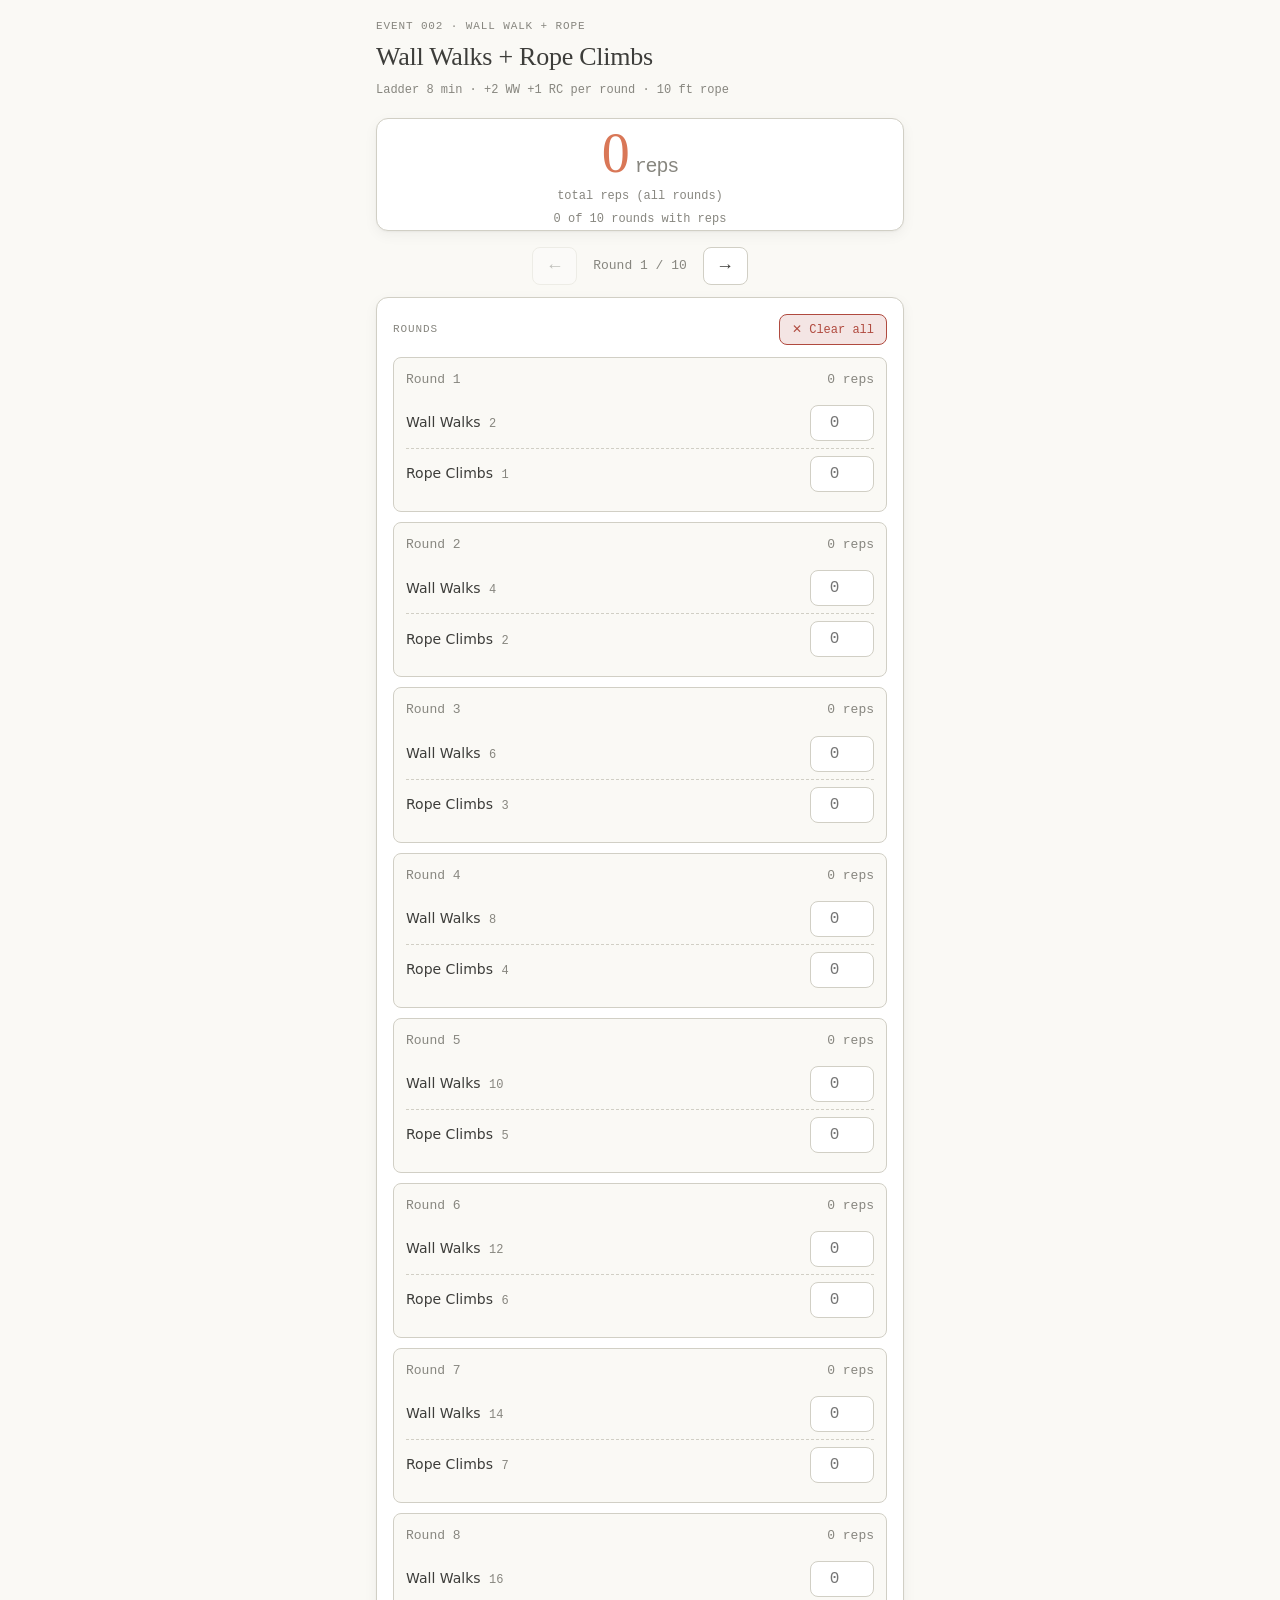
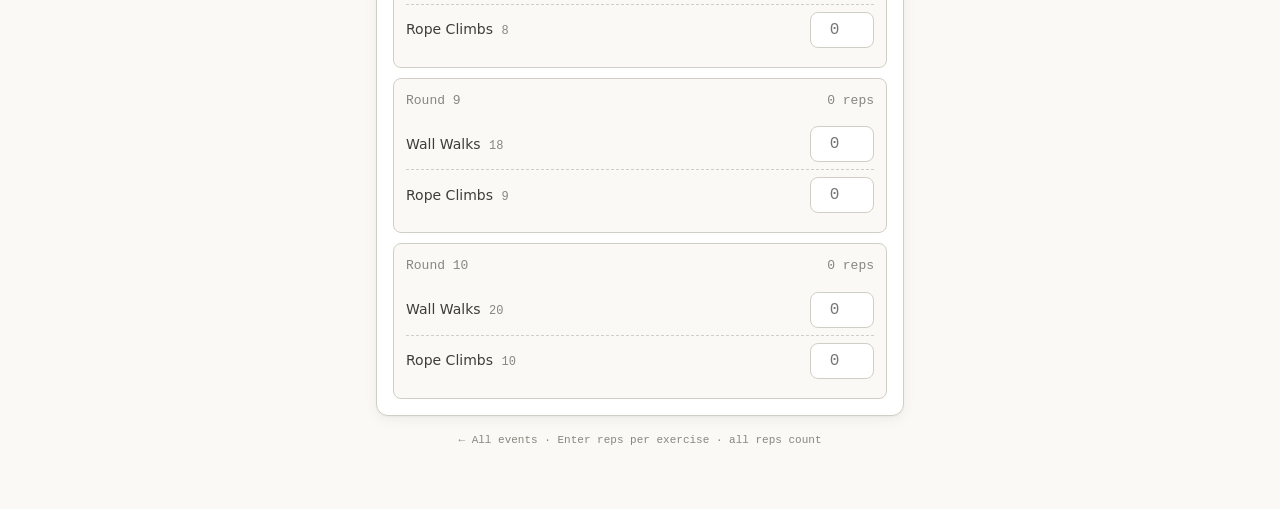
==== event-002.html @ 5b074823 "Replace individual HSPU/C2B/Lunges pages with 9 event-specific scorecards - event-002: Wall Walks + " ====
<!DOCTYPE html>
<html lang="en">
<head>
<meta charset="utf-8">
<meta name="viewport" content="width=device-width, initial-scale=1, viewport-fit=cover">
<meta name="apple-mobile-web-app-capable" content="yes">
<meta name="mobile-web-app-capable" content="yes">
<meta name="apple-mobile-web-app-status-bar-style" content="default">
<meta name="apple-mobile-web-app-title" content="Wall Walk + Rope">
<meta name="theme-color" content="#FAF9F5">
<title>Event 002 — Wall Walks + Rope Climbs · Ladder</title>
<style>
  :root{--ivory:#FAF9F5;--white:#FFFFFF;--slate:#141413;--clay:#D97757;--olive:#788C5D;
    --rust:#B04A3F;--oat:#E3DACC;--gray-150:#F0EEE6;--gray-300:#D1CFC5;--gray-500:#87867F;
    --gray-700:#3D3D3A;--border:1.5px solid var(--gray-300);--radius-panel:12px;--radius-row:8px;
    --radius-pill:999px;--serif:ui-serif,Georgia,"Times New Roman",serif;
    --sans:system-ui,-apple-system,"Segoe UI",Roboto,sans-serif;
    --mono:ui-monospace,"SF Mono",Menlo,Consolas,monospace;
    --shadow:0 1px 2px rgba(20,20,19,.04),0 4px 14px rgba(20,20,19,.05);
    --tint-olive:rgba(120,140,93,.16);--tint-rust:rgba(176,74,63,.14);}
  @media (prefers-color-scheme:dark){
    :root{--ivory:#121211;--white:#1C1C1A;--slate:#ECEAE2;--clay:#E08A6C;--olive:#93A878;
    --rust:#D06A5E;--oat:#2A2A26;--gray-150:#232320;--gray-300:#3A3A35;--gray-500:#8A897F;
    --gray-700:#ECEAE2;--border:1.5px solid var(--gray-300);
    --shadow:0 1px 2px rgba(0,0,0,.4),0 4px 16px rgba(0,0,0,.4);
    --tint-olive:rgba(147,168,120,.18);--tint-rust:rgba(208,106,94,.18);}}
  *{margin:0;padding:0;box-sizing:border-box;}
  html{scroll-behavior:smooth;-webkit-text-size-adjust:100%;}
  body{background:var(--ivory);color:var(--gray-700);font-family:var(--sans);line-height:1.55;
    -webkit-font-smoothing:antialiased;
    padding:env(safe-area-inset-top) env(safe-area-inset-right) env(safe-area-inset-bottom) env(safe-area-inset-left);}
  .page{max-width:560px;margin:0 auto;padding:18px 16px 40px;}
  .eyebrow{font-family:var(--mono);font-size:11px;letter-spacing:.08em;text-transform:uppercase;color:var(--gray-500);}
  h1{font-family:var(--serif);font-weight:500;letter-spacing:-.01em;font-size:26px;}
  .sub{font-family:var(--mono);font-size:12px;color:var(--gray-500);margin-top:2px;}
  .topbar{display:flex;align-items:flex-start;justify-content:space-between;gap:12px;margin-bottom:18px;}
  .topbar .titles{display:flex;flex-direction:column;gap:2px;}
  .card{background:var(--white);border:var(--border);border-radius:var(--radius-panel);
    padding:16px;margin-bottom:16px;box-shadow:var(--shadow);}
  .card .head{display:flex;align-items:center;justify-content:space-between;gap:10px;margin-bottom:12px;}
  .result{text-align:center;padding:6px 0 2px;}
  .result .big{font-family:var(--serif);font-weight:500;font-size:56px;letter-spacing:-.02em;
    color:var(--clay);line-height:1;}
  .result .big .unit{font-size:20px;color:var(--gray-500);margin-left:6px;font-family:var(--mono);}
  .result .caption{font-family:var(--mono);font-size:12px;color:var(--gray-500);margin-top:6px;}
  .result .detail{font-family:var(--mono);font-size:12px;color:var(--gray-500);margin-top:4px;}
  .nav{display:flex;align-items:center;justify-content:center;gap:16px;margin-bottom:12px;}
  .nav button{font-family:var(--mono);font-size:18px;padding:8px 16px;border-radius:var(--radius-row);
    border:var(--border);background:var(--white);color:var(--gray-700);cursor:pointer;
    -webkit-tap-highlight-color:transparent;}
  .nav button:active{transform:scale(.95);}
  .nav button:disabled{opacity:.3;}
  .nav .round-label{font-family:var(--mono);font-size:13px;color:var(--gray-500);min-width:90px;text-align:center;}
  .rounds{display:flex;flex-direction:column;gap:10px;}
  .round{border:var(--border);border-radius:var(--radius-row);background:var(--ivory);
    padding:12px;transition:background .12s,border-color .12s;}
  .round.done{background:var(--tint-olive);border-color:var(--olive);}
  .round .rhead{display:flex;align-items:center;justify-content:space-between;margin-bottom:8px;}
  .round .rnum{font-family:var(--mono);font-size:13px;color:var(--gray-500);}
  .round.done .rnum{color:var(--olive);}
  .round .rsum{font-family:var(--mono);font-size:13px;color:var(--gray-500);}
  .round.done .rsum{color:var(--olive);}
  .exline{display:grid;grid-template-columns:1fr 64px;gap:10px;align-items:center;padding:7px 0;}
  .exline + .exline{border-top:1px dashed var(--gray-300);}
  .exline .elabel{font-size:14px;}
  .exline .elabel .target{font-family:var(--mono);font-size:12px;color:var(--gray-500);margin-left:4px;}
  .exline .reps{font-family:var(--mono);font-size:16px;padding:8px 10px;border:var(--border);
    border-radius:var(--radius-row);background:var(--white);color:var(--gray-700);
    text-align:center;width:100%;}
  .exline .reps:focus{outline:none;border-color:var(--clay);}
  .btnrow{display:flex;gap:10px;flex-wrap:wrap;}
  button{font-family:var(--mono);font-size:13px;padding:10px 14px;border-radius:var(--radius-row);
    cursor:pointer;border:var(--border);background:var(--white);color:var(--gray-700);
    -webkit-tap-highlight-color:transparent;display:inline-flex;align-items:center;gap:6px;
    transition:transform .06s ease;}
  button:active{transform:scale(.97);}
  .btn-warn{background:var(--tint-rust);border-color:var(--rust);color:var(--rust);}
  .btn-ghost{background:transparent;}
  .foot{text-align:center;font-family:var(--mono);font-size:11px;color:var(--gray-500);margin-top:8px;}
  .foot a{color:var(--gray-500);text-decoration:none;}
</style>
</head>
<body>
<div class="page">
  <div class="topbar">
    <div class="titles">
      <span class="eyebrow">Event 002 · Wall Walk + Rope</span>
      <h1>Wall Walks + Rope Climbs</h1>
      <span class="sub">Ladder 8 min · +2 WW +1 RC per round · 10 ft rope</span>
    </div>
  </div>

  <section class="card result">
    <div class="big"><span id="total">0</span><span class="unit">reps</span></div>
    <div class="caption">total reps (all rounds)</div>
    <div class="detail" id="detail"></div>
  </section>

  <div class="nav">
    <button id="prevBtn" aria-label="Previous round">←</button>
    <span class="round-label" id="navLabel">Round 1 / 10</span>
    <button id="nextBtn" aria-label="Next round">→</button>
  </div>

  <section class="card">
    <div class="head">
      <span class="eyebrow">Rounds</span>
      <button id="clearBtn" class="btn-warn" style="padding:7px 12px;font-size:12px;">✕ Clear all</button>
    </div>
    <div class="rounds" id="rounds"></div>
  </section>

  <p class="foot"><a href="index.html">← All events</a> · Enter reps per exercise · all reps count</p>
</div>

<script>
(function(){
  "use strict";
  var ROUNDS=10;
  // Ladder: round i (1-indexed) has 2*i wall walks + i rope climbs
  function roundTargets(i){
    return [
      {name:"Wall Walks",target:2*i},
      {name:"Rope Climbs",target:i}
    ];
  }
  var LS_KEY="event002.rounds.v1";

  function defaultState(){
    var s=[];
    for(var i=1;i<=ROUNDS;i++){
      var t=roundTargets(i);
      var r={};
      for(var j=0;j<t.length;j++) r[t[j].name]=0;
      s.push(r);
    }
    return s;
  }
  function load(key,fb){
    try{var raw=localStorage.getItem(key);if(raw==null)return fb;
      var p=JSON.parse(raw);if(!Array.isArray(p)||p.length!==ROUNDS)return fb;return p;}
    catch(e){return fb;}
  }
  function save(){try{localStorage.setItem(LS_KEY,JSON.stringify(state));}catch(e){}}

  var state=load(LS_KEY,defaultState());
  var currentRound=0;

  function roundReps(r){
    var t=0;
    for(var k in r) t+=(r[k]||0);
    return t;
  }
  function totalReps(){
    var t=0,done=0;
    for(var i=0;i<ROUNDS;i++){
      t+=roundReps(state[i]);
      if(roundReps(state[i])>0) done++;
    }
    return {total:t,rounds:done};
  }
  function isRoundDone(r){
    var t=roundTargets(currentRound+1); // not used per-round, check against actual round
    return false;
  }
  function roundDone(r, roundNum){
    var targets=roundTargets(roundNum);
    for(var i=0;i<targets.length;i++){
      if((r[targets[i].name]||0)>=targets[i].target) return true;
    }
    return false;
  }

  function render(){
    var wrap=document.getElementById("rounds");
    wrap.innerHTML="";
    for(var i=0;i<ROUNDS;i++){
      (function(i){
        var r=state[i];
        var targets=roundTargets(i+1);
        var el=document.createElement("div");
        el.className="round"+(roundDone(r,i+1)?" done":"");
        el.id="round-"+i;
        var head=document.createElement("div");
        head.className="rhead";
        var num=document.createElement("span");
        num.className="rnum";num.textContent="Round "+(i+1);
        var sum=document.createElement("span");
        sum.className="rsum";sum.textContent=roundReps(r)+" reps";
        head.appendChild(num);head.appendChild(sum);
        el.appendChild(head);
        for(var j=0;j<targets.length;j++){
          (function(j){
            var ex=targets[j];
            var line=document.createElement("div");
            line.className="exline";
            var lab=document.createElement("span");
            lab.className="elabel";
            lab.innerHTML=ex.name+' <span class="target">'+ex.target+'</span>';
            var inp=document.createElement("input");
            inp.className="reps";inp.type="number";inp.min="0";inp.step="1";
            inp.value=r[ex.name]||"";inp.placeholder="0";
            inp.setAttribute("aria-label",ex.name+" round "+(i+1));
            inp.addEventListener("input",function(){
              state[i][ex.name]=parseInt(inp.value,10)||0;
              save();render();
            });
            line.appendChild(lab);line.appendChild(inp);
            el.appendChild(line);
          })(j);
        }
        wrap.appendChild(el);
      })(i);
    }
    renderTotal();
    renderNav();
  }
  function renderTotal(){
    var t=totalReps();
    document.getElementById("total").textContent=t.total;
    document.getElementById("detail").textContent=t.rounds+" of "+ROUNDS+" rounds with reps";
  }
  function renderNav(){
    document.getElementById("navLabel").textContent="Round "+(currentRound+1)+" / "+ROUNDS;
    document.getElementById("prevBtn").disabled=currentRound===0;
    document.getElementById("nextBtn").disabled=currentRound===ROUNDS-1;
    var el=document.getElementById("round-"+currentRound);
    if(el) el.scrollIntoView({behavior:"smooth",block:"nearest"});
  }

  document.getElementById("prevBtn").addEventListener("click",function(){
    if(currentRound>0){currentRound--;renderNav();}
  });
  document.getElementById("nextBtn").addEventListener("click",function(){
    if(currentRound<ROUNDS-1){currentRound++;renderNav();}
  });
  document.getElementById("clearBtn").addEventListener("click",function(){
    state=defaultState();save();render();
  });
  render();
})();
</script>
</body>
</html>
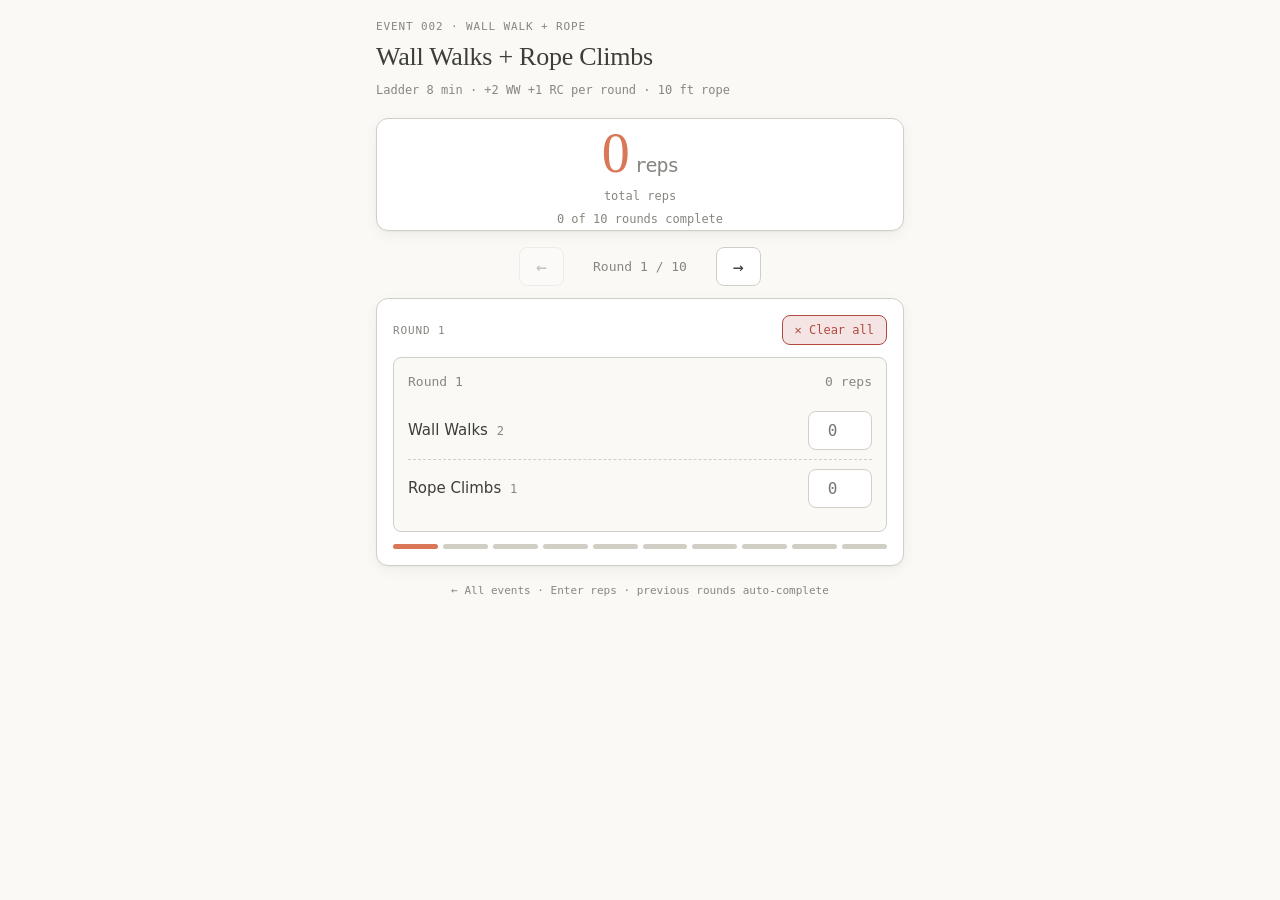
==== commit b5a1d279: "Update event pages: remove 007, add/update 002, 004, 006, 009, 010" ====
--- a/event-002.html
+++ b/event-002.html
@@ -50,24 +50,23 @@
     -webkit-tap-highlight-color:transparent;}
   .nav button:active{transform:scale(.95);}
   .nav button:disabled{opacity:.3;}
-  .nav .round-label{font-family:var(--mono);font-size:13px;color:var(--gray-500);min-width:90px;text-align:center;}
-  .rounds{display:flex;flex-direction:column;gap:10px;}
-  .round{border:var(--border);border-radius:var(--radius-row);background:var(--ivory);
-    padding:12px;transition:background .12s,border-color .12s;}
-  .round.done{background:var(--tint-olive);border-color:var(--olive);}
-  .round .rhead{display:flex;align-items:center;justify-content:space-between;margin-bottom:8px;}
+  .nav .round-label{font-family:var(--mono);font-size:13px;color:var(--gray-500);min-width:120px;text-align:center;}
+  .round{border:var(--border);border-radius:var(--radius-row);background:var(--ivory);padding:14px;}
+  .round .rhead{display:flex;align-items:center;justify-content:space-between;margin-bottom:10px;}
   .round .rnum{font-family:var(--mono);font-size:13px;color:var(--gray-500);}
-  .round.done .rnum{color:var(--olive);}
   .round .rsum{font-family:var(--mono);font-size:13px;color:var(--gray-500);}
-  .round.done .rsum{color:var(--olive);}
-  .exline{display:grid;grid-template-columns:1fr 64px;gap:10px;align-items:center;padding:7px 0;}
+  .exline{display:grid;grid-template-columns:1fr 64px;gap:10px;align-items:center;padding:9px 0;}
   .exline + .exline{border-top:1px dashed var(--gray-300);}
-  .exline .elabel{font-size:14px;}
+  .exline .elabel{font-size:15px;}
   .exline .elabel .target{font-family:var(--mono);font-size:12px;color:var(--gray-500);margin-left:4px;}
-  .exline .reps{font-family:var(--mono);font-size:16px;padding:8px 10px;border:var(--border);
+  .exline .reps{font-family:var(--mono);font-size:16px;padding:9px 10px;border:var(--border);
     border-radius:var(--radius-row);background:var(--white);color:var(--gray-700);
     text-align:center;width:100%;}
   .exline .reps:focus{outline:none;border-color:var(--clay);}
+  .progress{display:flex;gap:5px;margin-top:12px;}
+  .progress .dot{flex:1;height:5px;border-radius:3px;background:var(--gray-300);}
+  .progress .dot.done{background:var(--olive);}
+  .progress .dot.cur{background:var(--clay);}
   .btnrow{display:flex;gap:10px;flex-wrap:wrap;}
   button{font-family:var(--mono);font-size:13px;padding:10px 14px;border-radius:var(--radius-row);
     cursor:pointer;border:var(--border);background:var(--white);color:var(--gray-700);
@@ -75,7 +74,6 @@
     transition:transform .06s ease;}
   button:active{transform:scale(.97);}
   .btn-warn{background:var(--tint-rust);border-color:var(--rust);color:var(--rust);}
-  .btn-ghost{background:transparent;}
   .foot{text-align:center;font-family:var(--mono);font-size:11px;color:var(--gray-500);margin-top:8px;}
   .foot a{color:var(--gray-500);text-decoration:none;}
 </style>
@@ -92,7 +90,7 @@
 
   <section class="card result">
     <div class="big"><span id="total">0</span><span class="unit">reps</span></div>
-    <div class="caption">total reps (all rounds)</div>
+    <div class="caption">total reps</div>
     <div class="detail" id="detail"></div>
   </section>
 
@@ -104,138 +102,143 @@
 
   <section class="card">
     <div class="head">
-      <span class="eyebrow">Rounds</span>
+      <span class="eyebrow" id="cardTitle">Round 1</span>
       <button id="clearBtn" class="btn-warn" style="padding:7px 12px;font-size:12px;">✕ Clear all</button>
     </div>
-    <div class="rounds" id="rounds"></div>
+    <div class="round" id="roundCard"></div>
+    <div class="progress" id="progress"></div>
   </section>
 
-  <p class="foot"><a href="index.html">← All events</a> · Enter reps per exercise · all reps count</p>
+  <p class="foot"><a href="index.html">← All events</a> · Enter reps · previous rounds auto-complete</p>
 </div>
 
 <script>
 (function(){
   "use strict";
   var ROUNDS=10;
-  // Ladder: round i (1-indexed) has 2*i wall walks + i rope climbs
-  function roundTargets(i){
+  function roundTargets(i){ // i is 1-indexed
     return [
       {name:"Wall Walks",target:2*i},
       {name:"Rope Climbs",target:i}
     ];
   }
+  function roundTargetSum(i){
+    var t=roundTargets(i),s=0;
+    for(var k=0;k<t.length;k++) s+=t[k].target;
+    return s;
+  }
   var LS_KEY="event002.rounds.v1";
 
   function defaultState(){
     var s=[];
-    for(var i=1;i<=ROUNDS;i++){
-      var t=roundTargets(i);
-      var r={};
-      for(var j=0;j<t.length;j++) r[t[j].name]=0;
-      s.push(r);
-    }
+    for(var i=1;i<=ROUNDS;i++) s.push({});
     return s;
   }
   function load(key,fb){
     try{var raw=localStorage.getItem(key);if(raw==null)return fb;
-      var p=JSON.parse(raw);if(!Array.isArray(p)||p.length!==ROUNDS)return fb;return p;}
+      var p=JSON.parse(raw);
+      if(!Array.isArray(p)||p.length!==ROUNDS)return fb;
+      return p;}
     catch(e){return fb;}
   }
   function save(){try{localStorage.setItem(LS_KEY,JSON.stringify(state));}catch(e){}}
 
   var state=load(LS_KEY,defaultState());
-  var currentRound=0;
-
-  function roundReps(r){
+  var currentRound=0; // 0-indexed
+
+  function roundHasValue(i){
+    var r=state[i];
+    for(var k in r){ if((r[k]||0)>0) return true; }
+    return false;
+  }
+  function roundReps(i){
+    // Rounds before current: full target. Current: entered. After: 0.
+    if(i<currentRound) return roundTargetSum(i+1);
+    if(i===currentRound){
+      var r=state[i],t=0;
+      for(var k in r) t+=(r[k]||0);
+      return t;
+    }
+    return 0;
+  }
+  function totalReps(){
     var t=0;
-    for(var k in r) t+=(r[k]||0);
+    for(var i=0;i<ROUNDS;i++) t+=roundReps(i);
     return t;
   }
-  function totalReps(){
-    var t=0,done=0;
+  function roundsDone(){
+    var n=0;
+    for(var i=0;i<currentRound;i++) n++; // all before current are done
+    if(roundHasValue(currentRound)) n++; // current counts if any value entered
+    return n;
+  }
+
+  function render(){
+    // Current round card
+    var card=document.getElementById("roundCard");
+    card.innerHTML="";
+    var targets=roundTargets(currentRound+1);
+    var r=state[currentRound];
+    var head=document.createElement("div");
+    head.className="rhead";
+    var num=document.createElement("span");
+    num.className="rnum";num.textContent="Round "+(currentRound+1);
+    var sum=document.createElement("span");
+    var curSum=0;
+    for(var k in r) curSum+=(r[k]||0);
+    sum.className="rsum";sum.textContent=curSum+" reps";
+    head.appendChild(num);head.appendChild(sum);
+    card.appendChild(head);
+    for(var j=0;j<targets.length;j++){
+      (function(j){
+        var ex=targets[j];
+        var line=document.createElement("div");
+        line.className="exline";
+        var lab=document.createElement("span");
+        lab.className="elabel";
+        lab.innerHTML=ex.name+' <span class="target">'+ex.target+'</span>';
+        var inp=document.createElement("input");
+        inp.className="reps";inp.type="number";inp.min="0";inp.step="1";
+        inp.value=r[ex.name]||"";inp.placeholder="0";
+        inp.setAttribute("aria-label",ex.name+" round "+(currentRound+1));
+        inp.addEventListener("input",function(){
+          state[currentRound][ex.name]=parseInt(inp.value,10)||0;
+          save();render();
+        });
+        line.appendChild(lab);line.appendChild(inp);
+        card.appendChild(line);
+      })(j);
+    }
+    // Progress dots
+    var prog=document.getElementById("progress");
+    prog.innerHTML="";
     for(var i=0;i<ROUNDS;i++){
-      t+=roundReps(state[i]);
-      if(roundReps(state[i])>0) done++;
-    }
-    return {total:t,rounds:done};
-  }
-  function isRoundDone(r){
-    var t=roundTargets(currentRound+1); // not used per-round, check against actual round
-    return false;
-  }
-  function roundDone(r, roundNum){
-    var targets=roundTargets(roundNum);
-    for(var i=0;i<targets.length;i++){
-      if((r[targets[i].name]||0)>=targets[i].target) return true;
-    }
-    return false;
-  }
-
-  function render(){
-    var wrap=document.getElementById("rounds");
-    wrap.innerHTML="";
-    for(var i=0;i<ROUNDS;i++){
-      (function(i){
-        var r=state[i];
-        var targets=roundTargets(i+1);
-        var el=document.createElement("div");
-        el.className="round"+(roundDone(r,i+1)?" done":"");
-        el.id="round-"+i;
-        var head=document.createElement("div");
-        head.className="rhead";
-        var num=document.createElement("span");
-        num.className="rnum";num.textContent="Round "+(i+1);
-        var sum=document.createElement("span");
-        sum.className="rsum";sum.textContent=roundReps(r)+" reps";
-        head.appendChild(num);head.appendChild(sum);
-        el.appendChild(head);
-        for(var j=0;j<targets.length;j++){
-          (function(j){
-            var ex=targets[j];
-            var line=document.createElement("div");
-            line.className="exline";
-            var lab=document.createElement("span");
-            lab.className="elabel";
-            lab.innerHTML=ex.name+' <span class="target">'+ex.target+'</span>';
-            var inp=document.createElement("input");
-            inp.className="reps";inp.type="number";inp.min="0";inp.step="1";
-            inp.value=r[ex.name]||"";inp.placeholder="0";
-            inp.setAttribute("aria-label",ex.name+" round "+(i+1));
-            inp.addEventListener("input",function(){
-              state[i][ex.name]=parseInt(inp.value,10)||0;
-              save();render();
-            });
-            line.appendChild(lab);line.appendChild(inp);
-            el.appendChild(line);
-          })(j);
-        }
-        wrap.appendChild(el);
-      })(i);
+      var d=document.createElement("span");
+      d.className="dot"+(i<currentRound?" done":(i===currentRound?" cur":""));
+      prog.appendChild(d);
     }
     renderTotal();
     renderNav();
   }
   function renderTotal(){
-    var t=totalReps();
-    document.getElementById("total").textContent=t.total;
-    document.getElementById("detail").textContent=t.rounds+" of "+ROUNDS+" rounds with reps";
+    document.getElementById("total").textContent=totalReps();
+    document.getElementById("detail").textContent=roundsDone()+" of "+ROUNDS+" rounds complete";
+    document.getElementById("cardTitle").textContent="Round "+(currentRound+1);
   }
   function renderNav(){
     document.getElementById("navLabel").textContent="Round "+(currentRound+1)+" / "+ROUNDS;
     document.getElementById("prevBtn").disabled=currentRound===0;
     document.getElementById("nextBtn").disabled=currentRound===ROUNDS-1;
-    var el=document.getElementById("round-"+currentRound);
-    if(el) el.scrollIntoView({behavior:"smooth",block:"nearest"});
   }
 
   document.getElementById("prevBtn").addEventListener("click",function(){
-    if(currentRound>0){currentRound--;renderNav();}
+    if(currentRound>0){currentRound--;render();}
   });
   document.getElementById("nextBtn").addEventListener("click",function(){
-    if(currentRound<ROUNDS-1){currentRound++;renderNav();}
+    if(currentRound<ROUNDS-1){currentRound++;render();}
   });
   document.getElementById("clearBtn").addEventListener("click",function(){
-    state=defaultState();save();render();
+    state=defaultState();currentRound=0;save();render();
   });
   render();
 })();
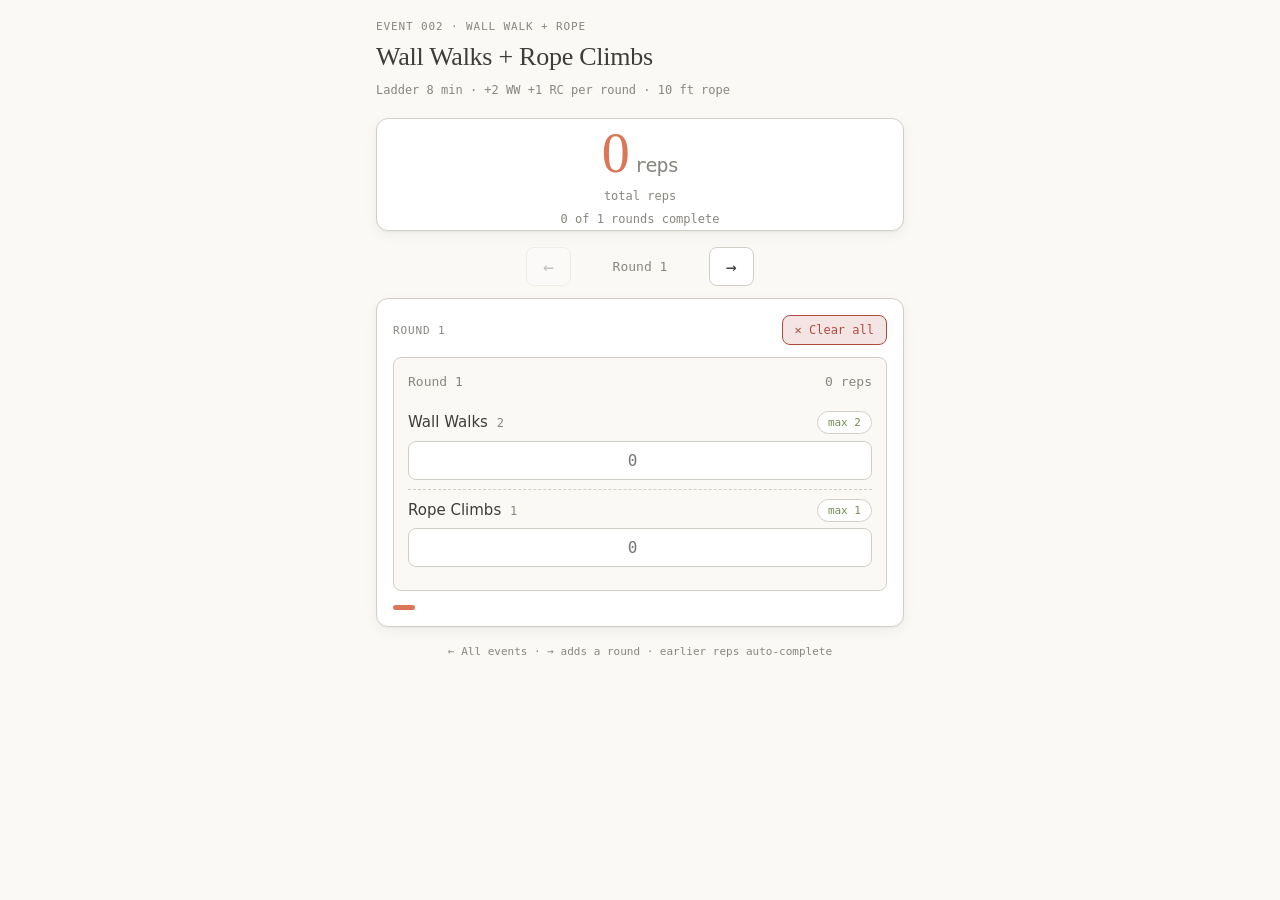
==== commit 503b1364: "Update event pages: remove 007, add/update 002, 004, 006, 009, 010 with dynamic rounds, max buttons," ====
--- a/event-002.html
+++ b/event-002.html
@@ -44,27 +44,33 @@
   .result .big .unit{font-size:20px;color:var(--gray-500);margin-left:6px;font-family:var(--mono);}
   .result .caption{font-family:var(--mono);font-size:12px;color:var(--gray-500);margin-top:6px;}
   .result .detail{font-family:var(--mono);font-size:12px;color:var(--gray-500);margin-top:4px;}
-  .nav{display:flex;align-items:center;justify-content:center;gap:16px;margin-bottom:12px;}
+  .nav{display:flex;align-items:center;justify-content:center;gap:14px;margin-bottom:12px;}
   .nav button{font-family:var(--mono);font-size:18px;padding:8px 16px;border-radius:var(--radius-row);
     border:var(--border);background:var(--white);color:var(--gray-700);cursor:pointer;
     -webkit-tap-highlight-color:transparent;}
   .nav button:active{transform:scale(.95);}
   .nav button:disabled{opacity:.3;}
-  .nav .round-label{font-family:var(--mono);font-size:13px;color:var(--gray-500);min-width:120px;text-align:center;}
+  .nav .round-label{font-family:var(--mono);font-size:13px;color:var(--gray-500);min-width:110px;text-align:center;}
   .round{border:var(--border);border-radius:var(--radius-row);background:var(--ivory);padding:14px;}
   .round .rhead{display:flex;align-items:center;justify-content:space-between;margin-bottom:10px;}
   .round .rnum{font-family:var(--mono);font-size:13px;color:var(--gray-500);}
   .round .rsum{font-family:var(--mono);font-size:13px;color:var(--gray-500);}
-  .exline{display:grid;grid-template-columns:1fr 64px;gap:10px;align-items:center;padding:9px 0;}
+  .exline{padding:9px 0;}
   .exline + .exline{border-top:1px dashed var(--gray-300);}
+  .exline .etop{display:flex;align-items:center;justify-content:space-between;margin-bottom:6px;}
   .exline .elabel{font-size:15px;}
   .exline .elabel .target{font-family:var(--mono);font-size:12px;color:var(--gray-500);margin-left:4px;}
+  .exline .emax{font-family:var(--mono);font-size:11px;padding:4px 10px;border:var(--border);
+    border-radius:var(--radius-pill);background:var(--white);color:var(--olive);cursor:pointer;
+    -webkit-tap-highlight-color:transparent;}
+  .exline .emax:active{transform:scale(.95);}
   .exline .reps{font-family:var(--mono);font-size:16px;padding:9px 10px;border:var(--border);
     border-radius:var(--radius-row);background:var(--white);color:var(--gray-700);
     text-align:center;width:100%;}
   .exline .reps:focus{outline:none;border-color:var(--clay);}
-  .progress{display:flex;gap:5px;margin-top:12px;}
-  .progress .dot{flex:1;height:5px;border-radius:3px;background:var(--gray-300);}
+  .exline .reps.full{border-color:var(--olive);color:var(--olive);}
+  .progress{display:flex;gap:5px;margin-top:14px;flex-wrap:wrap;}
+  .progress .dot{width:22px;height:5px;border-radius:3px;background:var(--gray-300);}
   .progress .dot.done{background:var(--olive);}
   .progress .dot.cur{background:var(--clay);}
   .btnrow{display:flex;gap:10px;flex-wrap:wrap;}
@@ -96,7 +102,7 @@
 
   <div class="nav">
     <button id="prevBtn" aria-label="Previous round">←</button>
-    <span class="round-label" id="navLabel">Round 1 / 10</span>
+    <span class="round-label" id="navLabel">Round 1</span>
     <button id="nextBtn" aria-label="Next round">→</button>
   </div>
 
@@ -109,76 +115,82 @@
     <div class="progress" id="progress"></div>
   </section>
 
-  <p class="foot"><a href="index.html">← All events</a> · Enter reps · previous rounds auto-complete</p>
+  <p class="foot"><a href="index.html">← All events</a> · → adds a round · earlier reps auto-complete</p>
 </div>
 
 <script>
 (function(){
   "use strict";
-  var ROUNDS=10;
+  var EXERCISES=[
+    {name:"Wall Walks",perRound:2},
+    {name:"Rope Climbs",perRound:1}
+  ];
   function roundTargets(i){ // i is 1-indexed
-    return [
-      {name:"Wall Walks",target:2*i},
-      {name:"Rope Climbs",target:i}
-    ];
+    var t=[];
+    for(var j=0;j<EXERCISES.length;j++) t.push(EXERCISES[j].perRound*i);
+    return t;
   }
   function roundTargetSum(i){
     var t=roundTargets(i),s=0;
-    for(var k=0;k<t.length;k++) s+=t[k].target;
+    for(var k=0;k<t.length;k++) s+=t[k];
     return s;
   }
-  var LS_KEY="event002.rounds.v1";
+  var LS_KEY="event002.state.v2";
 
   function defaultState(){
-    var s=[];
-    for(var i=1;i<=ROUNDS;i++) s.push({});
-    return s;
+    return {rounds:[{}],cur:0};
   }
   function load(key,fb){
     try{var raw=localStorage.getItem(key);if(raw==null)return fb;
       var p=JSON.parse(raw);
-      if(!Array.isArray(p)||p.length!==ROUNDS)return fb;
+      if(!p||!Array.isArray(p.rounds)||p.rounds.length<1)return fb;
+      if(typeof p.cur!=="number"||p.cur<0||p.cur>=p.rounds.length) p.cur=p.rounds.length-1;
       return p;}
     catch(e){return fb;}
   }
   function save(){try{localStorage.setItem(LS_KEY,JSON.stringify(state));}catch(e){}}
 
   var state=load(LS_KEY,defaultState());
-  var currentRound=0; // 0-indexed
+  var currentRound=state.cur;
 
   function roundHasValue(i){
-    var r=state[i];
+    var r=state.rounds[i];
     for(var k in r){ if((r[k]||0)>0) return true; }
     return false;
   }
+  // Rounds before the current one are always complete (full target).
   function roundReps(i){
-    // Rounds before current: full target. Current: entered. After: 0.
+    var n=state.rounds.length;
     if(i<currentRound) return roundTargetSum(i+1);
-    if(i===currentRound){
-      var r=state[i],t=0;
-      for(var k in r) t+=(r[k]||0);
-      return t;
-    }
-    return 0;
+    var r=state.rounds[i],t=0;
+    for(var k in r) t+=(r[k]||0);
+    return t;
   }
   function totalReps(){
     var t=0;
-    for(var i=0;i<ROUNDS;i++) t+=roundReps(i);
+    for(var i=0;i<state.rounds.length;i++) t+=roundReps(i);
     return t;
   }
   function roundsDone(){
-    var n=0;
-    for(var i=0;i<currentRound;i++) n++; // all before current are done
-    if(roundHasValue(currentRound)) n++; // current counts if any value entered
-    return n;
+    var n=state.rounds.length;
+    var done=currentRound; // all before current
+    if(roundHasValue(currentRound)) done++;
+    return done;
+  }
+
+  function addRound(){
+    state.rounds.push({});
+    currentRound=state.rounds.length-1;
+    state.cur=currentRound;
+    save();render();
   }
 
   function render(){
-    // Current round card
+    state.cur=currentRound;
     var card=document.getElementById("roundCard");
     card.innerHTML="";
+    var r=state.rounds[currentRound];
     var targets=roundTargets(currentRound+1);
-    var r=state[currentRound];
     var head=document.createElement("div");
     head.className="rhead";
     var num=document.createElement("span");
@@ -189,30 +201,47 @@
     sum.className="rsum";sum.textContent=curSum+" reps";
     head.appendChild(num);head.appendChild(sum);
     card.appendChild(head);
-    for(var j=0;j<targets.length;j++){
+    for(var j=0;j<EXERCISES.length;j++){
       (function(j){
-        var ex=targets[j];
+        var ex=EXERCISES[j];
+        var target=targets[j];
         var line=document.createElement("div");
         line.className="exline";
+        var etop=document.createElement("div");
+        etop.className="etop";
         var lab=document.createElement("span");
         lab.className="elabel";
-        lab.innerHTML=ex.name+' <span class="target">'+ex.target+'</span>';
+        lab.innerHTML=ex.name+' <span class="target">'+target+'</span>';
+        var maxBtn=document.createElement("button");
+        maxBtn.className="emax";maxBtn.type="button";maxBtn.textContent="max "+target;
+        maxBtn.addEventListener("click",function(){
+          state.rounds[currentRound][ex.name]=target;
+          save();render();
+        });
+        etop.appendChild(lab);etop.appendChild(maxBtn);
         var inp=document.createElement("input");
-        inp.className="reps";inp.type="number";inp.min="0";inp.step="1";
+        inp.className="reps"+((r[ex.name]||0)>=target?" full":"");
+        inp.type="number";inp.min="0";inp.step="1";
         inp.value=r[ex.name]||"";inp.placeholder="0";
         inp.setAttribute("aria-label",ex.name+" round "+(currentRound+1));
         inp.addEventListener("input",function(){
-          state[currentRound][ex.name]=parseInt(inp.value,10)||0;
+          var v=parseInt(inp.value,10)||0;
+          state.rounds[currentRound][ex.name]=v;
+          if(v>0){
+            // earlier exercises in this round are auto-completed
+            for(var m=0;m<j;m++){
+              state.rounds[currentRound][EXERCISES[m].name]=roundTargets(currentRound+1)[m];
+            }
+          }
           save();render();
         });
-        line.appendChild(lab);line.appendChild(inp);
+        line.appendChild(etop);line.appendChild(inp);
         card.appendChild(line);
       })(j);
     }
-    // Progress dots
     var prog=document.getElementById("progress");
     prog.innerHTML="";
-    for(var i=0;i<ROUNDS;i++){
+    for(var i=0;i<state.rounds.length;i++){
       var d=document.createElement("span");
       d.className="dot"+(i<currentRound?" done":(i===currentRound?" cur":""));
       prog.appendChild(d);
@@ -222,20 +251,20 @@
   }
   function renderTotal(){
     document.getElementById("total").textContent=totalReps();
-    document.getElementById("detail").textContent=roundsDone()+" of "+ROUNDS+" rounds complete";
+    document.getElementById("detail").textContent=roundsDone()+" of "+state.rounds.length+" rounds complete";
     document.getElementById("cardTitle").textContent="Round "+(currentRound+1);
   }
   function renderNav(){
-    document.getElementById("navLabel").textContent="Round "+(currentRound+1)+" / "+ROUNDS;
+    document.getElementById("navLabel").textContent="Round "+(currentRound+1);
     document.getElementById("prevBtn").disabled=currentRound===0;
-    document.getElementById("nextBtn").disabled=currentRound===ROUNDS-1;
   }
 
   document.getElementById("prevBtn").addEventListener("click",function(){
     if(currentRound>0){currentRound--;render();}
   });
   document.getElementById("nextBtn").addEventListener("click",function(){
-    if(currentRound<ROUNDS-1){currentRound++;render();}
+    if(currentRound<state.rounds.length-1){currentRound++;render();}
+    else{addRound();}
   });
   document.getElementById("clearBtn").addEventListener("click",function(){
     state=defaultState();currentRound=0;save();render();
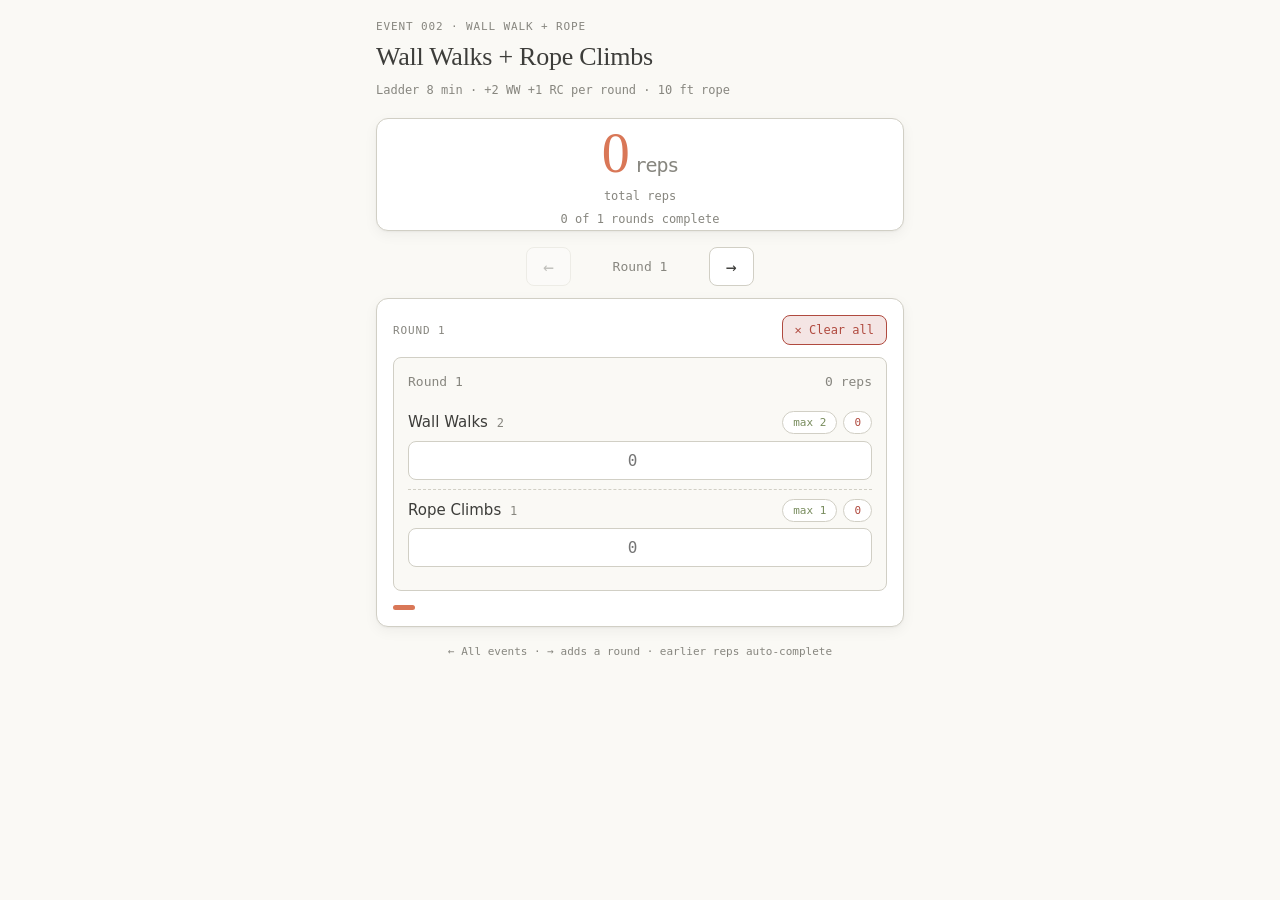
==== commit 721dcac6: "Add max/zero buttons, cascade reps, AMRAP fills all, red over-max, persistent round position" ====
--- a/event-002.html
+++ b/event-002.html
@@ -60,15 +60,18 @@
   .exline .etop{display:flex;align-items:center;justify-content:space-between;margin-bottom:6px;}
   .exline .elabel{font-size:15px;}
   .exline .elabel .target{font-family:var(--mono);font-size:12px;color:var(--gray-500);margin-left:4px;}
-  .exline .emax{font-family:var(--mono);font-size:11px;padding:4px 10px;border:var(--border);
+  .exline .btns{display:flex;gap:6px;}
+  .exline .emax,.exline .ezero{font-family:var(--mono);font-size:11px;padding:4px 10px;border:var(--border);
     border-radius:var(--radius-pill);background:var(--white);color:var(--olive);cursor:pointer;
     -webkit-tap-highlight-color:transparent;}
-  .exline .emax:active{transform:scale(.95);}
+  .exline .ezero{color:var(--rust);}
+  .exline .emax:active,.exline .ezero:active{transform:scale(.95);}
   .exline .reps{font-family:var(--mono);font-size:16px;padding:9px 10px;border:var(--border);
     border-radius:var(--radius-row);background:var(--white);color:var(--gray-700);
     text-align:center;width:100%;}
   .exline .reps:focus{outline:none;border-color:var(--clay);}
   .exline .reps.full{border-color:var(--olive);color:var(--olive);}
+  .exline .reps.over{border-color:var(--rust);color:var(--rust);background:var(--tint-rust);}
   .progress{display:flex;gap:5px;margin-top:14px;flex-wrap:wrap;}
   .progress .dot{width:22px;height:5px;border-radius:3px;background:var(--gray-300);}
   .progress .dot.done{background:var(--olive);}
@@ -125,7 +128,7 @@
     {name:"Wall Walks",perRound:2},
     {name:"Rope Climbs",perRound:1}
   ];
-  function roundTargets(i){ // i is 1-indexed
+  function roundTargets(i){
     var t=[];
     for(var j=0;j<EXERCISES.length;j++) t.push(EXERCISES[j].perRound*i);
     return t;
@@ -135,7 +138,7 @@
     for(var k=0;k<t.length;k++) s+=t[k];
     return s;
   }
-  var LS_KEY="event002.state.v2";
+  var LS_KEY="event002.state.v3";
 
   function defaultState(){
     return {rounds:[{}],cur:0};
@@ -158,9 +161,7 @@
     for(var k in r){ if((r[k]||0)>0) return true; }
     return false;
   }
-  // Rounds before the current one are always complete (full target).
   function roundReps(i){
-    var n=state.rounds.length;
     if(i<currentRound) return roundTargetSum(i+1);
     var r=state.rounds[i],t=0;
     for(var k in r) t+=(r[k]||0);
@@ -172,8 +173,7 @@
     return t;
   }
   function roundsDone(){
-    var n=state.rounds.length;
-    var done=currentRound; // all before current
+    var done=currentRound;
     if(roundHasValue(currentRound)) done++;
     return done;
   }
@@ -183,6 +183,13 @@
     currentRound=state.rounds.length-1;
     state.cur=currentRound;
     save();render();
+  }
+
+  function fillRoundFull(i){
+    var targets=roundTargets(i+1);
+    for(var j=0;j<EXERCISES.length;j++){
+      state.rounds[i][EXERCISES[j].name]=targets[j];
+    }
   }
 
   function render(){
@@ -212,23 +219,32 @@
         var lab=document.createElement("span");
         lab.className="elabel";
         lab.innerHTML=ex.name+' <span class="target">'+target+'</span>';
+        var btns=document.createElement("div");
+        btns.className="btns";
         var maxBtn=document.createElement("button");
         maxBtn.className="emax";maxBtn.type="button";maxBtn.textContent="max "+target;
         maxBtn.addEventListener("click",function(){
           state.rounds[currentRound][ex.name]=target;
           save();render();
         });
-        etop.appendChild(lab);etop.appendChild(maxBtn);
+        var zeroBtn=document.createElement("button");
+        zeroBtn.className="ezero";zeroBtn.type="button";zeroBtn.textContent="0";
+        zeroBtn.addEventListener("click",function(){
+          state.rounds[currentRound][ex.name]=0;
+          save();render();
+        });
+        btns.appendChild(maxBtn);btns.appendChild(zeroBtn);
+        etop.appendChild(lab);etop.appendChild(btns);
         var inp=document.createElement("input");
-        inp.className="reps"+((r[ex.name]||0)>=target?" full":"");
+        var val=r[ex.name]||0;
+        inp.className="reps"+(val>=target?" full":"")+(val>target?" over":"");
         inp.type="number";inp.min="0";inp.step="1";
-        inp.value=r[ex.name]||"";inp.placeholder="0";
+        inp.value=val||"";inp.placeholder="0";
         inp.setAttribute("aria-label",ex.name+" round "+(currentRound+1));
         inp.addEventListener("input",function(){
           var v=parseInt(inp.value,10)||0;
           state.rounds[currentRound][ex.name]=v;
           if(v>0){
-            // earlier exercises in this round are auto-completed
             for(var m=0;m<j;m++){
               state.rounds[currentRound][EXERCISES[m].name]=roundTargets(currentRound+1)[m];
             }
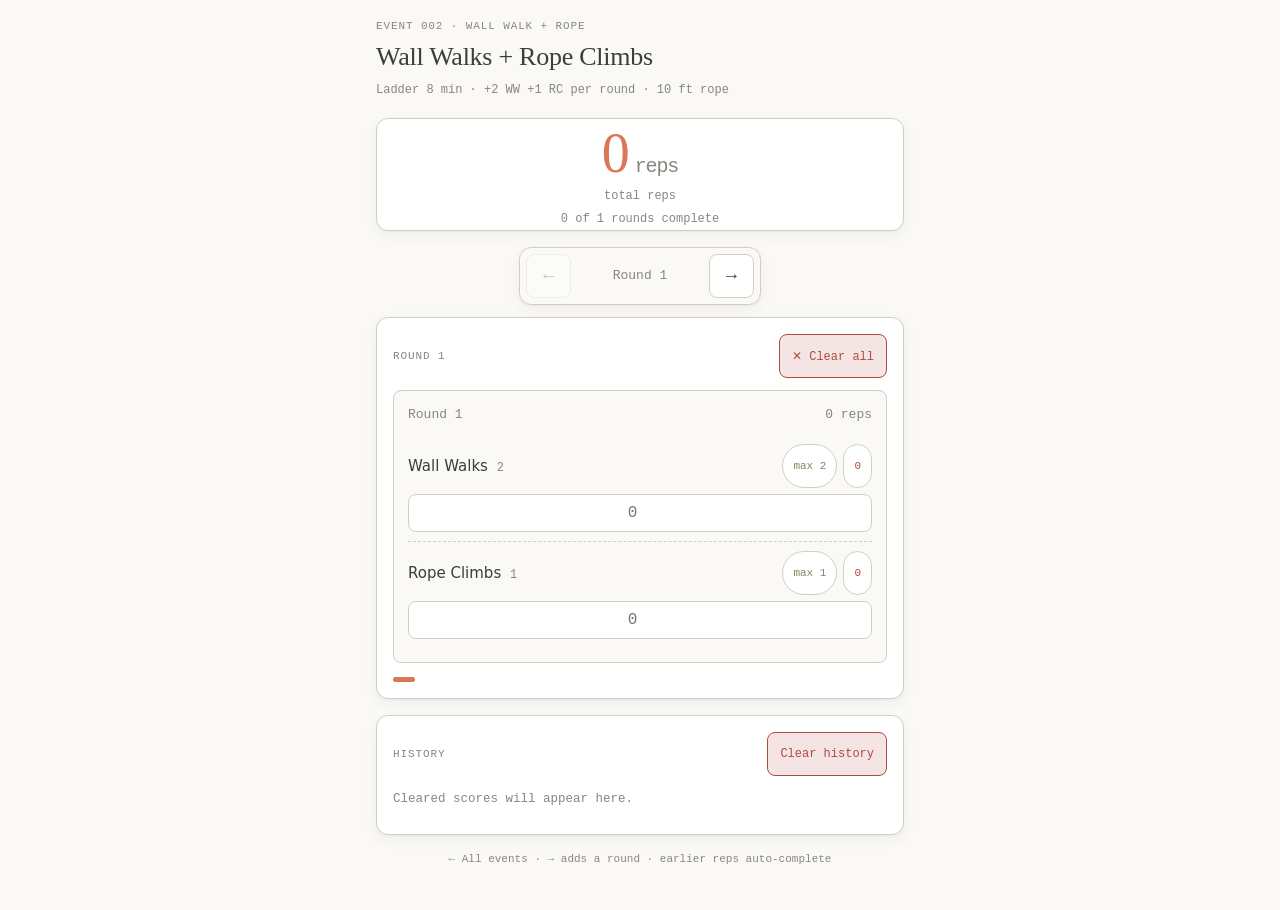
==== commit fe8818c8: "Add PWA support with service worker, manifest, and icons - Created a new service worker (sw.js) to c" ====
--- a/event-002.html
+++ b/event-002.html
@@ -9,6 +9,9 @@
 <meta name="apple-mobile-web-app-title" content="Wall Walk + Rope">
 <meta name="theme-color" content="#FAF9F5">
 <title>Event 002 — Wall Walks + Rope Climbs · Ladder</title>
+<link rel="manifest" href="manifest.webmanifest">
+<link rel="apple-touch-icon" href="assets/icons/icon-180.png">
+<link rel="icon" href="assets/icons/icon-192.png" type="image/png">
 <style>
   :root{--ivory:#FAF9F5;--white:#FFFFFF;--slate:#141413;--clay:#D97757;--olive:#788C5D;
     --rust:#B04A3F;--oat:#E3DACC;--gray-150:#F0EEE6;--gray-300:#D1CFC5;--gray-500:#87867F;
@@ -86,6 +89,7 @@
   .foot{text-align:center;font-family:var(--mono);font-size:11px;color:var(--gray-500);margin-top:8px;}
   .foot a{color:var(--gray-500);text-decoration:none;}
 </style>
+<link rel="stylesheet" href="assets/app.css">
 </head>
 <body>
 <div class="page">
@@ -97,13 +101,13 @@
     </div>
   </div>
 
-  <section class="card result">
+  <section class="card result score-sticky" aria-live="polite">
     <div class="big"><span id="total">0</span><span class="unit">reps</span></div>
     <div class="caption">total reps</div>
     <div class="detail" id="detail"></div>
   </section>
 
-  <div class="nav">
+  <div class="nav action-nav">
     <button id="prevBtn" aria-label="Previous round">←</button>
     <span class="round-label" id="navLabel">Round 1</span>
     <button id="nextBtn" aria-label="Next round">→</button>
@@ -118,9 +122,18 @@
     <div class="progress" id="progress"></div>
   </section>
 
+  <section class="card history-card">
+    <div class="head">
+      <span class="eyebrow">History</span>
+      <button id="clearHistoryBtn" class="btn-warn" type="button" style="padding:7px 12px;font-size:12px;">Clear history</button>
+    </div>
+    <div id="history" class="history-list"></div>
+  </section>
+
   <p class="foot"><a href="index.html">← All events</a> · → adds a round · earlier reps auto-complete</p>
 </div>
 
+<script src="assets/app.js"></script>
 <script>
 (function(){
   "use strict";
@@ -139,21 +152,22 @@
     return s;
   }
   var LS_KEY="event002.state.v3";
+  var EVENT_ID="002";
 
   function defaultState(){
     return {rounds:[{}],cur:0};
   }
-  function load(key,fb){
-    try{var raw=localStorage.getItem(key);if(raw==null)return fb;
-      var p=JSON.parse(raw);
-      if(!p||!Array.isArray(p.rounds)||p.rounds.length<1)return fb;
-      if(typeof p.cur!=="number"||p.cur<0||p.cur>=p.rounds.length) p.cur=p.rounds.length-1;
-      return p;}
-    catch(e){return fb;}
-  }
-  function save(){try{localStorage.setItem(LS_KEY,JSON.stringify(state));}catch(e){}}
-
-  var state=load(LS_KEY,defaultState());
+  function validState(value){
+    return !!value&&Array.isArray(value.rounds)&&value.rounds.length>0;
+  }
+  function normalizeState(value){
+    if(!validState(value)) return defaultState();
+    if(typeof value.cur!=="number"||value.cur<0||value.cur>=value.rounds.length) value.cur=value.rounds.length-1;
+    return value;
+  }
+  function save(){XenomApp.write(LS_KEY,state);}
+
+  var state=normalizeState(XenomApp.read(LS_KEY,defaultState(),validState));
   var currentRound=state.cur;
 
   function roundHasValue(i){
@@ -225,6 +239,9 @@
         maxBtn.className="emax";maxBtn.type="button";maxBtn.textContent="max "+target;
         maxBtn.addEventListener("click",function(){
           state.rounds[currentRound][ex.name]=target;
+          for(var m=0;m<j;m++){
+            state.rounds[currentRound][EXERCISES[m].name]=targets[m];
+          }
           save();render();
         });
         var zeroBtn=document.createElement("button");
@@ -238,7 +255,7 @@
         var inp=document.createElement("input");
         var val=r[ex.name]||0;
         inp.className="reps"+(val>=target?" full":"")+(val>target?" over":"");
-        inp.type="number";inp.min="0";inp.step="1";
+        inp.type="number";inp.min="0";inp.step="1";inp.inputMode="numeric";
         inp.value=val||"";inp.placeholder="0";
         inp.setAttribute("aria-label",ex.name+" round "+(currentRound+1));
         inp.addEventListener("input",function(){
@@ -264,6 +281,7 @@
     }
     renderTotal();
     renderNav();
+    renderHistory();
   }
   function renderTotal(){
     document.getElementById("total").textContent=totalReps();
@@ -273,6 +291,15 @@
   function renderNav(){
     document.getElementById("navLabel").textContent="Round "+(currentRound+1);
     document.getElementById("prevBtn").disabled=currentRound===0;
+  }
+  function renderHistory(){
+    XenomApp.renderHistory(EVENT_ID,{
+      validateState:validState,
+      onRestore:function(savedState){
+        state=normalizeState(savedState);currentRound=state.cur;save();render();
+        window.scrollTo({top:0,behavior:"smooth"});
+      }
+    });
   }
 
   document.getElementById("prevBtn").addEventListener("click",function(){
@@ -283,6 +310,9 @@
     else{addRound();}
   });
   document.getElementById("clearBtn").addEventListener("click",function(){
+    if(totalReps()>0){
+      XenomApp.archive(EVENT_ID,state,totalReps(),"Reached round "+(currentRound+1)+" of "+state.rounds.length);
+    }
     state=defaultState();currentRound=0;save();render();
   });
   render();
--- a/assets/app.css
+++ b/assets/app.css
@@ -0,0 +1,39 @@
+html{scroll-padding-top:132px;}
+body{min-height:100vh;min-height:100dvh;}
+.score-sticky{position:sticky;top:8px;z-index:20;background:var(--white);}
+.action-nav{position:sticky;bottom:calc(8px + env(safe-area-inset-bottom));z-index:15;
+  width:max-content;max-width:100%;margin-left:auto;margin-right:auto;padding:6px;
+  border:var(--border);border-radius:var(--radius-panel);background:var(--ivory);box-shadow:var(--shadow);}
+input,button,a{touch-action:manipulation;}
+input:focus{scroll-margin-top:140px;scroll-margin-bottom:120px;}
+button,.event-card{min-height:44px;}
+.history-card .head{margin-bottom:6px;}
+.history-list{display:flex;flex-direction:column;}
+.hist-item{display:flex;align-items:center;gap:10px;padding:10px 0;border-top:1px dashed var(--gray-300);}
+.hist-item:first-child{border-top:none;}
+.hist-meta{flex:1;min-width:0;}
+.hist-score{font-family:var(--serif);font-size:20px;color:var(--clay);}
+.hist-unit,.hist-summary,.hist-time{font-family:var(--mono);color:var(--gray-500);}
+.hist-unit{font-size:11px;margin-left:4px;}
+.hist-summary{font-size:11.5px;overflow:hidden;text-overflow:ellipsis;white-space:nowrap;}
+.hist-time{font-size:10.5px;margin-top:2px;}
+.hist-actions{display:flex;gap:6px;flex:none;}
+.hist-actions button{padding:7px 9px;font-size:11px;}
+.hist-empty{font-family:var(--mono);font-size:12.5px;color:var(--gray-500);padding:8px 0;}
+@media (max-width:360px){
+  .result .big{font-size:46px;}
+  .hist-item{align-items:flex-start;flex-direction:column;}
+  .hist-actions{width:100%;}
+  .hist-actions button{flex:1;justify-content:center;}
+}
+@media (max-height:600px) and (orientation:landscape){
+  html{scroll-padding-top:86px;}
+  .page{padding-top:10px;padding-bottom:20px;}
+  .topbar{margin-bottom:10px;}
+  .topbar h1,.topbar .sub{display:none;}
+  .score-sticky{top:4px;padding:8px;margin-bottom:10px;}
+  .score-sticky .big{font-size:38px;}
+  .score-sticky .caption{display:none;}
+  .action-nav{position:static;}
+  input:focus{scroll-margin-top:90px;scroll-margin-bottom:24px;}
+}
